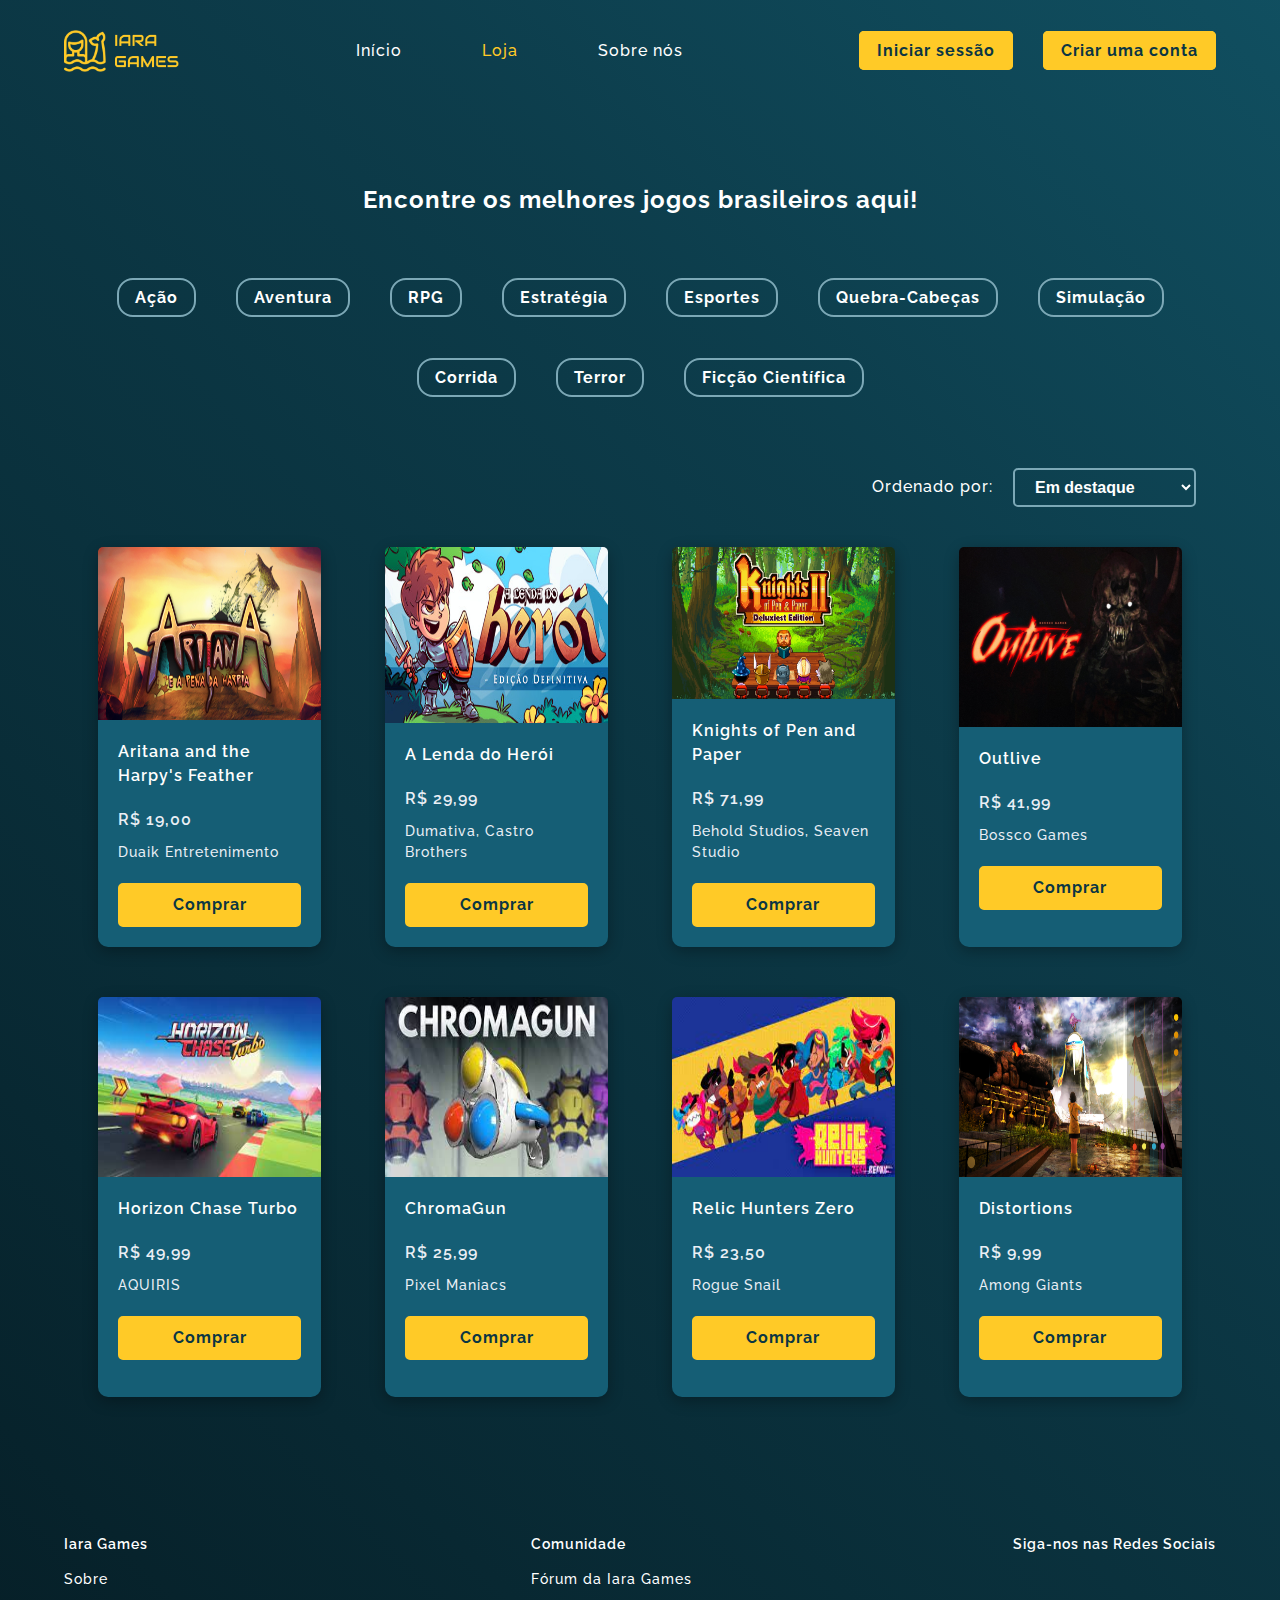
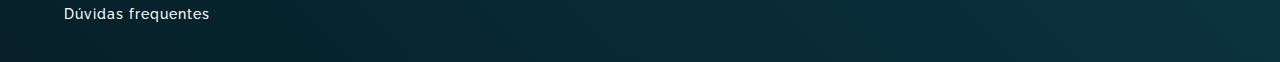
==== index.html @ 3c83e748 "alterações gerais" ====
<!DOCTYPE html>
<html lang="pt-BR">

<head>
    <meta charset="UTF-8">
    <meta name="viewport" content="width=device-width, initial-scale=1.0">
    <title>Iara Games</title>

    <!-- google fonts -->
    <link rel="preconnect" href="https://fonts.googleapis.com">
    <link rel="preconnect" href="https://fonts.gstatic.com" crossorigin>
    <link href="https://fonts.googleapis.com/css2?family=Audiowide&family=Raleway:ital@0;1&display=swap"
        rel="stylesheet">

    <!-- Font Awesome: -->
    <link rel="stylesheet" href="https://cdnjs.cloudflare.com/ajax/libs/font-awesome/6.4.2/css/all.min.css"
        integrity="sha512-z3gLpd7yknf1YoNbCzqRKc4qyor8gaKU1qmn+CShxbuBusANI9QpRohGBreCFkKxLhei6S9CQXFEbbKuqLg0DA=="
        crossorigin="anonymous" referrerpolicy="no-referrer" />

    <!-- linkando css -->
    <link rel="stylesheet" href="./assets/css/base.css">
    <link rel="stylesheet" href="./assets/css/styles.css">
</head>

<body>
    <!-- header da página -->
    <header class="header-page">
        <img src="./assets/imagens/LOGO.png" alt="Logo Iara Games" id="logo">
        <nav>
            <ul class="item-menu">
                <li><a href="">Início</a></li>
                <li><a href="" id="item-menu-loja">Loja</a></li>
                <li><a href="./assets/pages/sobre_nos.html" target="_blank">Sobre nós</a></li>
            </ul>
        </nav>
        <nav>
            <ul class="header-btn">
                <li><a href="" class="btn">Iniciar sessão</a></li>
                <li><a href="" class="btn">Criar uma conta</a></li>
            </ul>
        </nav>
    </header>
    <!-- fim header da página -->


    <!-- conteúdo da página -->
    <div class="container">
        <h2>Encontre os melhores jogos brasileiros aqui!</h2>

        <!-- início jogos categorias -->
        <section class="category">
            <ul>
                <li><a href="" class="btn-category">Ação</a></li>
                <li><a href="" class="btn-category">Aventura</a></li>
                <li><a href="" class="btn-category">RPG</a></li>
                <li><a href="" class="btn-category">Estratégia</a></li>
                <li><a href="" class="btn-category">Esportes</a></li>
                <li><a href="" class="btn-category">Quebra-Cabeças</a></li>
                <li><a href="" class="btn-category">Simulação</a></li>
                <li><a href="" class="btn-category">Corrida</a></li>
                <li><a href="" class="btn-category">Terror</a></li>
                <li><a href="" class="btn-category">Ficção Científica</a></li>
            </ul>
        </section>
        <!-- fim jogos categorias -->


        <!-- início ordernar por -->
        <div class="select-style">
            <label for="">Ordenado por:</label>
            <select name="order" id="style">
                <option value="1" class="style-option">Em destaque</option>
                <option value="2" class="style-option">Título de A-Z</option>
                <option value="3" class="style-option">Mais comprados</option>
                <option value="4" class="style-option">Maior avaliação</option>
            </select>
        </div>
        <!-- fim ordernar por -->


        <!-- início cards jogos-->
        <section class="cards">
            <div class="games-card">
                <img src="./assets/imagens/JOGO-1.jpg" alt="Poster do jogo" id="poster">
                <div class="games-card-body">
                    <a href="" class="game-title">Aritana and the Harpy's Feather</a>
                    <p id="price">R$ 19,00</p>
                    <p>Duaik Entretenimento</p>
                    <a href="" class="games-card-btn btn">Comprar</a>
                </div>
            </div>

            <div class="games-card">
                <img src="./assets/imagens/JOGO-2.jpg" alt="Poster do jogo" id="poster">
                <div class="games-card-body">
                    <a href="" class="game-title">A Lenda do Herói</a>
                    <p id="price">R$ 29,99</p>
                    <p>Dumativa, Castro Brothers</p>
                    <a href="" class="games-card-btn btn">Comprar</a>
                </div>
            </div>

            <div class="games-card">
                <img src="./assets/imagens/JOGO-3.jpg" alt="Poster do jogo" id="poster">
                <div class="games-card-body">
                    <a href="" class="game-title">Knights of Pen and Paper</a>
                    <p id="price">R$ 71,99</p>
                    <p>Behold Studios, Seaven Studio</p>
                    <a href="" class="games-card-btn btn">Comprar</a>
                </div>
            </div>

            <div class="games-card">
                <img src="./assets/imagens/JOGO-4.jpg" alt="Poster do jogo" id="poster">
                <div class="games-card-body">
                    <a href="" class="game-title">Outlive</a>
                    <p id="price">R$ 41,99</p>
                    <p>Bossco Games</p>
                    <a href="" class="games-card-btn btn">Comprar</a>
                </div>
            </div>

            <div class="games-card">
                <img src="./assets/imagens/JOGO-5.jpeg" alt="Poster do jogo" id="poster">
                <div class="games-card-body">
                    <a href="" class="game-title">Horizon Chase Turbo</a>
                    <p id="price">R$ 49,99</p>
                    <p>AQUIRIS</p>
                    <a href="" class="games-card-btn btn">Comprar</a>
                </div>
            </div>


            <div class="games-card">
                <img src="./assets/imagens/JOGO-6.jpeg" alt="Poster do jogo" id="poster">
                <div class="games-card-body">
                    <a href="" class="game-title">ChromaGun</a>
                    <p id="price">R$ 25,99</p>
                    <p>Pixel Maniacs</p>
                    <a href="" class="games-card-btn btn">Comprar</a>
                </div>
            </div>

            <div class="games-card">
                <img src="./assets/imagens/JOGO-7.jpeg" alt="Poster do jogo" id="poster">
                <div class="games-card-body">
                    <a href="" class="game-title">Relic Hunters Zero</a>
                    <p id="price">R$ 23,50</p>
                    <p>Rogue Snail</p>
                    <a href="" class="games-card-btn btn">Comprar</a>
                </div>
            </div>

            <div class="games-card">
                <img src="./assets/imagens/JOGO-8.jpeg" alt="Poster do jogo" id="poster">
                <div class="games-card-body">
                    <a href="" class="game-title">Distortions</a>
                    <p id="price">R$ 9,99</p>
                    <p>Among Giants</p>
                    <a href="" class="games-card-btn btn">Comprar</a>
                </div>
            </div>
        </section>
        <!-- fim cards jogos -->
    </div>
    <!-- fim conteúdo da página -->


    <!-- início do footer -->
    <footer class="footer">
        <nav>
            <ul>
                <p class="footer-title">Iara Games</p>
                <li><a href="">Sobre</a></li>
                <li><a href="">Dúvidas frequentes</a></li>
            </ul>
        </nav>
        <nav>
            <ul>
                <p class="footer-title">Comunidade</p>
                <li><a href="">Fórum da Iara Games</a></li>
            </ul>
        </nav>
        <nav>
            <ul>
                <p class="footer-title">Siga-nos nas Redes Sociais</p>
                <a href=""><i class="fa-brands fa-instagram icon"></i></a>
                <a href=""><i class="fa-brands fa-x-twitter icon"></i></a>
                <a href=""><i class="fa-brands fa-discord icon"></i></a>
            </ul>
        </nav>
    </footer>
    <!-- fim do footer -->
</body>

</html>
---- assets/css/base.css ----
:root {
--logo-font: 'Audiowide', sans-serif;
--body-font: 'Raleway', sans-serif;
--color-yellow: #FFCA27;
--color-green-darkest: #0B3643;
--color-green-dark: #155E75;
--color-green-mid: #7CA8B6;
--color-light: #EAEFF5;
--color-white: #fff;
--body-gradient: linear-gradient(
    45deg,
    hsl(195deg 73% 9%) 0%,
    hsl(194deg 72% 13%) 33%,
    hsl(194deg 71% 17%) 67%,
    hsl(193deg 71% 22%) 100%);
}

* {
    margin: 0;
    padding: 0;
    box-sizing: border-box;
}

html {
    font-size: 62.5%;
}

ul, ol {
    list-style: none;
}

a {
    text-decoration: none;
    color: var(--color-white);
    transition: .5s;
}

a:hover {
    color: var(--color-yellow);
}
---- assets/css/styles.css ----
body {
    font-family: var(--body-font);
    font-size: 1.6rem;
    font-weight: 500;
    line-height: 1.5;
    background-image: var(--body-gradient);
    min-height: 100vh;
    color: var(--color-white);
    letter-spacing: 1px;
}

/* css header */
.header-page {
    width: 90%;
    margin: 3rem auto;
    display: flex;
    justify-content: space-between;
    align-items: center;
    flex-wrap: wrap;
}

#logo {
    width: 10%;
    min-height: 10%;
}

.header-page ul {
    display: flex;
}

.item-menu {
    gap: 8rem;
}

#item-menu-loja {
    color: var(--color-yellow);
}

.header-btn {
    gap: 3rem;
}

.btn {
    background-color: var(--color-yellow);
    border: 0.2rem solid var(--color-yellow);
    padding: 0.8rem 1.6rem;
    border-radius: 0.5rem;
    color: var(--color-green-darkest);
    font-weight: 700;
    text-align: center;
}

.btn:hover {
    background-color: transparent;
    transition: .5s;
}

/* fim css header */


/* css container */
.container {
    width: 90%;
    margin: auto;
    display: flex;
    flex-direction: column;
    justify-content: center;
    flex-wrap: wrap;
}

/* fim css container */


h2 {
    font-size: 2.4rem;
    padding: 8rem 0 2rem 0;
    text-align: center;
}


/* css category */
.category ul {
    padding: 2rem 2rem 3rem 2rem;
    display: flex;
    flex-wrap: wrap;
    justify-content: center;
}

.category li {
    margin: 2rem;
}

.btn-category {
    background-color: transparent;
    border: 0.2rem solid var(--color-green-mid);
    padding: 0.8rem 1.6rem;
    border-radius: 1.6rem;
    font-weight: 700;
    text-align: center;
}

.btn-category:hover {
    background-color: var(--color-green-mid);
    color: var(--color-green-darkest);
    transition: .5s;
}

/* fim css category */


/* css select */

.select-style {
    display: flex;
    align-items: center;
    justify-content: flex-end;
    padding: 2rem;
    gap: 2rem;
}

#style {
    background-color: transparent;
    border: 0.2rem solid var(--color-green-mid);
    padding: 0.8rem 1.6rem;
    border-radius: 0.5rem;
    font-weight: 600;
    color: var(--color-white);
    font-size: 1.6rem;
}

.style-option {
    background-color: var(--color-white);
    border-radius: 0.5rem;
    font-weight: 500;
    color: var(--color-green-darkest);
}

/* fim css select */


/* css cards */
.cards {
    width: 100%;
    padding: 2rem 2rem 10rem 2rem;
    display: flex;
    flex-wrap: wrap;
    justify-content: space-evenly;
    gap: 5rem;
}

.games-card {
    Display: flex;
    flex-direction: column;
    width: 20%;
    height: 400px;
    border-radius: 1rem;
    border: 0.2rem;
    background-color: var(--color-green-dark);
    box-shadow: 0 0.4rem 1.5rem 0 rgba(0, 0, 0, .3);
}

.games-card:hover {
    transform: scale(1.1);
    transition: .5s;
}

#poster {
    border-radius: 0.5rem 0.5rem 0 0;
    height: 20vh;
}

.games-card-body {
    padding: 2rem;
}

.game-title {
    font-size: 1.6rem;
    font-weight: 600;
    text-align: start;
}

#price {
    font-size: 1.6rem;
    font-weight: 600;
    padding: 2rem 0 1rem 0;
}

.games-card-body p {
    font-size: 1.4rem;
    color: var(--color-light);
    text-align: start;
}

.games-card-btn {
    margin-top: 2rem;
    display: flex;
    justify-content: center;
}

/* fim css cards */


/* início css footer */
.footer {
    width: 90%;
    margin: 3rem auto;
    display: flex;
    justify-content: space-between;
    flex-wrap: wrap;
    font-size: 1.4rem;
}

.footer-title {
    font-weight: 600;
}

ul {
    line-height: 2.5;
}

.icon {
    font-size: 2rem;
    letter-spacing: 2rem;
}

/* fim footer */
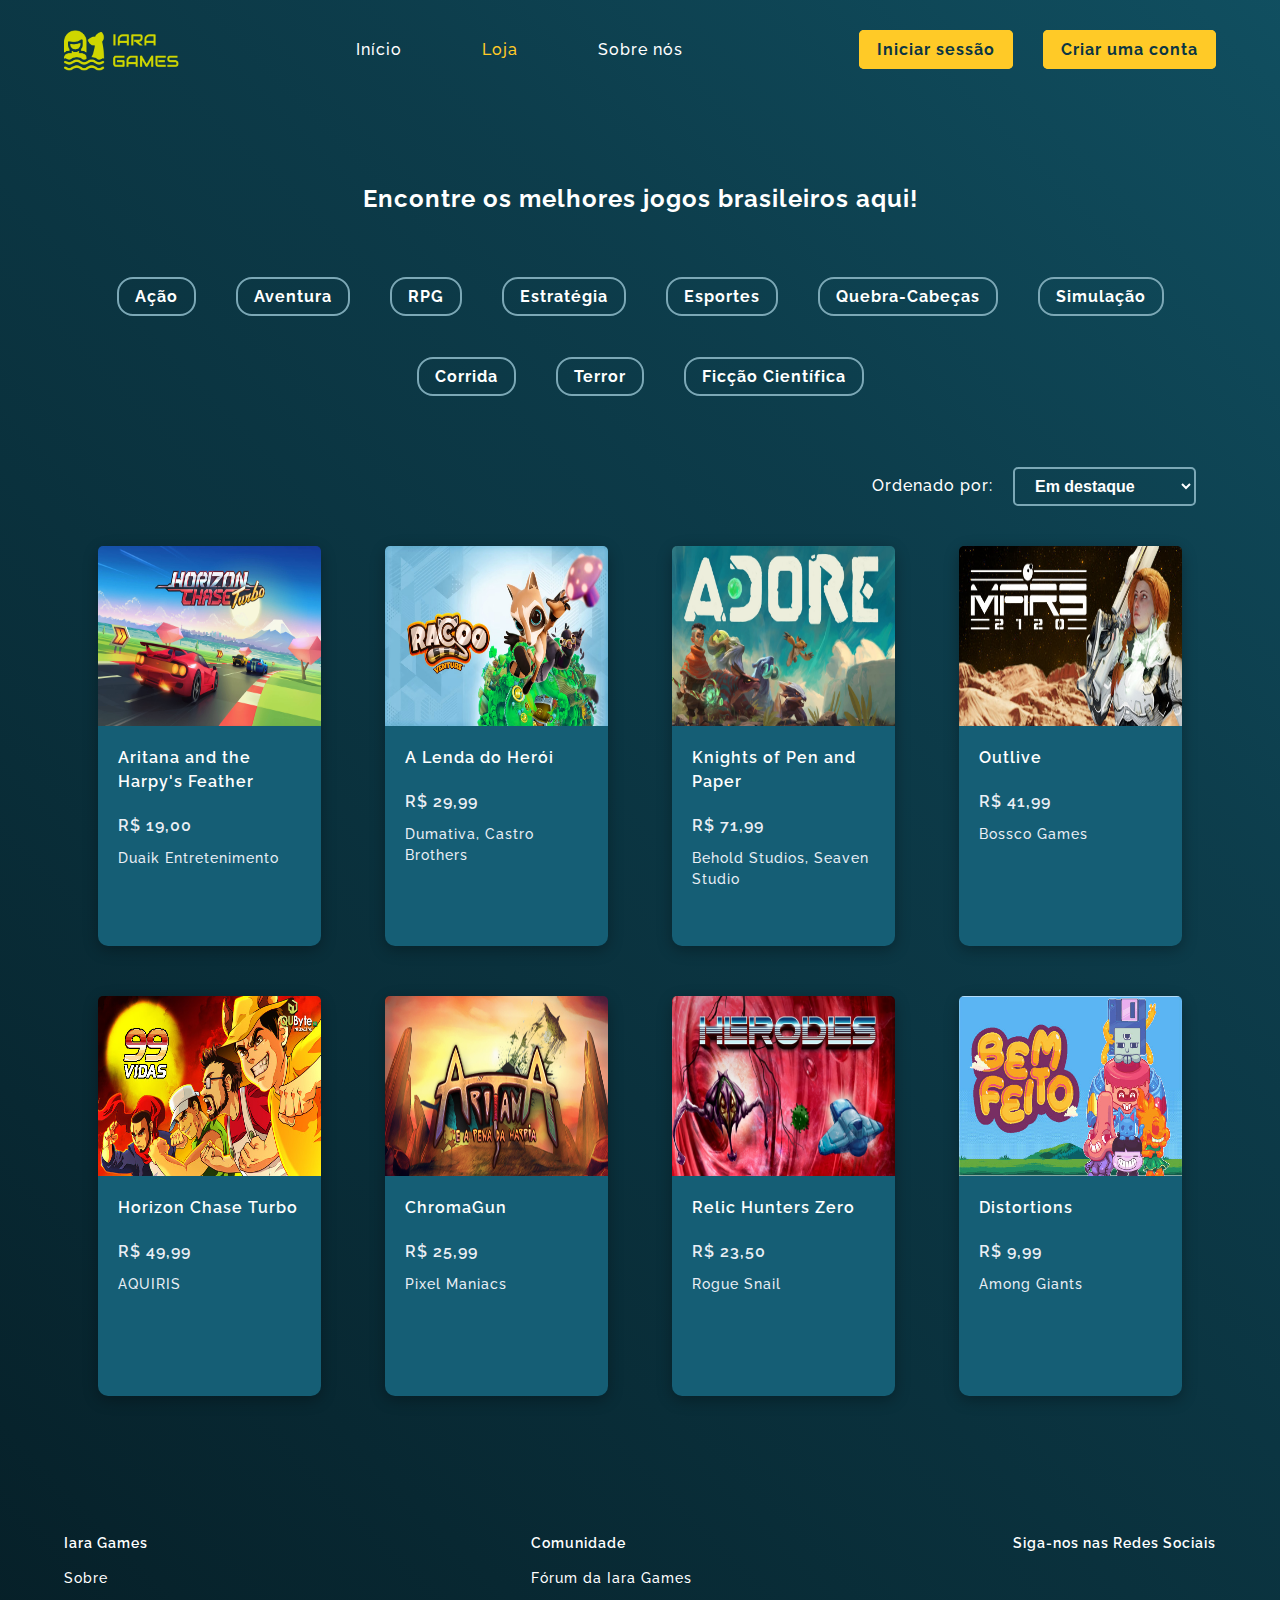
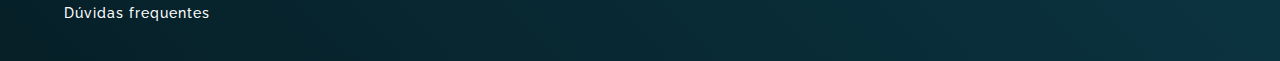
==== commit 07f2e2c5: "alterações gerais" ====
--- a/index.html
+++ b/index.html
@@ -25,7 +25,7 @@
 <body>
     <!-- header da página -->
     <header class="header-page">
-        <img src="./assets/imagens/LOGO.png" alt="Logo Iara Games" id="logo">
+        <img src="./assets/imagens/LOGO-1.png" alt="Logo Iara Games" id="logo">
         <nav>
             <ul class="item-menu">
                 <li><a href="">Início</a></li>
@@ -86,27 +86,24 @@
                     <a href="" class="game-title">Aritana and the Harpy's Feather</a>
                     <p id="price">R$ 19,00</p>
                     <p>Duaik Entretenimento</p>
-                    <a href="" class="games-card-btn btn">Comprar</a>
                 </div>
             </div>
 
             <div class="games-card">
-                <img src="./assets/imagens/JOGO-2.jpg" alt="Poster do jogo" id="poster">
+                <img src="./assets/imagens/JOGO-2.jpeg" alt="Poster do jogo" id="poster">
                 <div class="games-card-body">
                     <a href="" class="game-title">A Lenda do Herói</a>
                     <p id="price">R$ 29,99</p>
                     <p>Dumativa, Castro Brothers</p>
-                    <a href="" class="games-card-btn btn">Comprar</a>
                 </div>
             </div>
 
             <div class="games-card">
-                <img src="./assets/imagens/JOGO-3.jpg" alt="Poster do jogo" id="poster">
+                <img src="./assets/imagens/JOGO-3.jpeg" alt="Poster do jogo" id="poster">
                 <div class="games-card-body">
                     <a href="" class="game-title">Knights of Pen and Paper</a>
                     <p id="price">R$ 71,99</p>
                     <p>Behold Studios, Seaven Studio</p>
-                    <a href="" class="games-card-btn btn">Comprar</a>
                 </div>
             </div>
 
@@ -116,28 +113,25 @@
                     <a href="" class="game-title">Outlive</a>
                     <p id="price">R$ 41,99</p>
                     <p>Bossco Games</p>
-                    <a href="" class="games-card-btn btn">Comprar</a>
                 </div>
             </div>
 
             <div class="games-card">
-                <img src="./assets/imagens/JOGO-5.jpeg" alt="Poster do jogo" id="poster">
+                <img src="./assets/imagens/JOGO-5.jpg" alt="Poster do jogo" id="poster">
                 <div class="games-card-body">
                     <a href="" class="game-title">Horizon Chase Turbo</a>
                     <p id="price">R$ 49,99</p>
                     <p>AQUIRIS</p>
-                    <a href="" class="games-card-btn btn">Comprar</a>
                 </div>
             </div>
 
 
             <div class="games-card">
-                <img src="./assets/imagens/JOGO-6.jpeg" alt="Poster do jogo" id="poster">
+                <img src="./assets/imagens/JOGO-6.jpg" alt="Poster do jogo" id="poster">
                 <div class="games-card-body">
                     <a href="" class="game-title">ChromaGun</a>
                     <p id="price">R$ 25,99</p>
                     <p>Pixel Maniacs</p>
-                    <a href="" class="games-card-btn btn">Comprar</a>
                 </div>
             </div>
 
@@ -147,17 +141,15 @@
                     <a href="" class="game-title">Relic Hunters Zero</a>
                     <p id="price">R$ 23,50</p>
                     <p>Rogue Snail</p>
-                    <a href="" class="games-card-btn btn">Comprar</a>
                 </div>
             </div>
 
             <div class="games-card">
-                <img src="./assets/imagens/JOGO-8.jpeg" alt="Poster do jogo" id="poster">
+                <img src="./assets/imagens/JOGO-8.jpg" alt="Poster do jogo" id="poster">
                 <div class="games-card-body">
                     <a href="" class="game-title">Distortions</a>
                     <p id="price">R$ 9,99</p>
                     <p>Among Giants</p>
-                    <a href="" class="games-card-btn btn">Comprar</a>
                 </div>
             </div>
         </section>
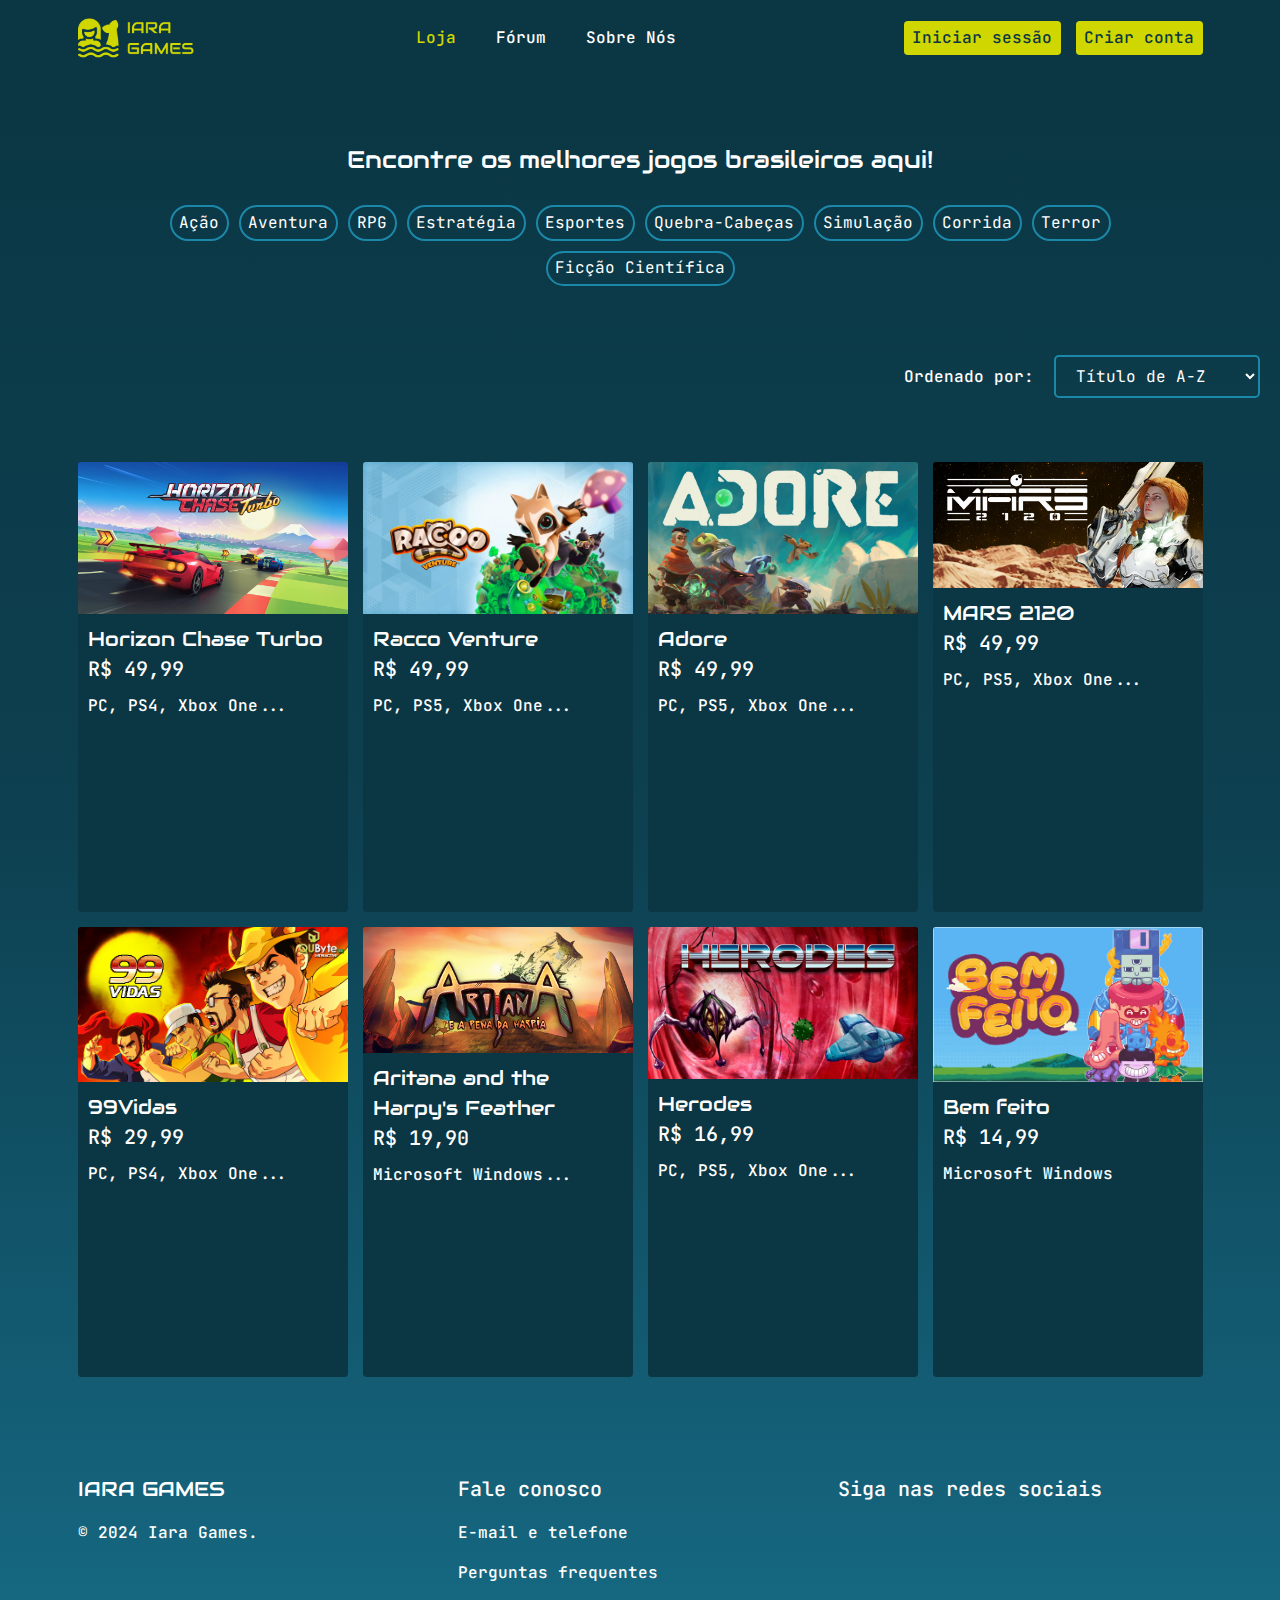
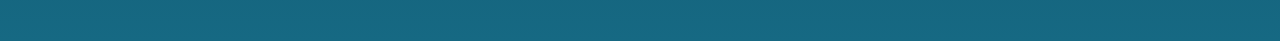
==== commit f656baf7: "alterações no layout para usar o modelo Bootstrap" ====
--- a/index.html
+++ b/index.html
@@ -1,16 +1,28 @@
-<!DOCTYPE html>
+<!doctype html>
 <html lang="pt-BR">
 
 <head>
-    <meta charset="UTF-8">
-    <meta name="viewport" content="width=device-width, initial-scale=1.0">
+    <meta charset="utf-8">
+    <meta name="viewport" content="width=device-width, initial-scale=1">
     <title>Iara Games</title>
+
+    <!-- Bootstrap -->
+    <link href="https://cdn.jsdelivr.net/npm/bootstrap@5.3.3/dist/css/bootstrap.min.css" rel="stylesheet"
+        integrity="sha384-QWTKZyjpPEjISv5WaRU9OFeRpok6YctnYmDr5pNlyT2bRjXh0JMhjY6hW+ALEwIH" crossorigin="anonymous">
 
     <!-- google fonts -->
     <link rel="preconnect" href="https://fonts.googleapis.com">
     <link rel="preconnect" href="https://fonts.gstatic.com" crossorigin>
-    <link href="https://fonts.googleapis.com/css2?family=Audiowide&family=Raleway:ital@0;1&display=swap"
+    <link href="https://fonts.googleapis.com/css2?family=JetBrains+Mono:ital,wght@0,100..800;1,100..800&display=swap"
         rel="stylesheet">
+
+    <link rel="preconnect" href="https://fonts.googleapis.com">
+    <link rel="preconnect" href="https://fonts.gstatic.com" crossorigin>
+    <link href="https://fonts.googleapis.com/css2?family=Audiowide&display=swap" rel="stylesheet">
+
+    <!-- Google Icon -->
+    <link rel="stylesheet"
+        href="https://fonts.googleapis.com/css2?family=Material+Symbols+Outlined:opsz,wght,FILL,GRAD@20..48,100..700,0..1,-50..200" />
 
     <!-- Font Awesome: -->
     <link rel="stylesheet" href="https://cdnjs.cloudflare.com/ajax/libs/font-awesome/6.4.2/css/all.min.css"
@@ -23,166 +35,201 @@
 </head>
 
 <body>
-    <!-- header da página -->
-    <header class="header-page">
-        <img src="./assets/imagens/LOGO-1.png" alt="Logo Iara Games" id="logo">
-        <nav>
-            <ul class="item-menu">
-                <li><a href="">Início</a></li>
-                <li><a href="" id="item-menu-loja">Loja</a></li>
-                <li><a href="./assets/pages/sobre_nos.html" target="_blank">Sobre nós</a></li>
-            </ul>
-        </nav>
-        <nav>
-            <ul class="header-btn">
-                <li><a href="" class="btn">Iniciar sessão</a></li>
-                <li><a href="" class="btn">Criar uma conta</a></li>
-            </ul>
+    <!-- header -->
+    <header class="container mt-3">
+        <nav class="navbar navbar-expand-lg" style="background-color: transparent;">
+            <div class="container p-0">
+                <a class="navbar-brand" href="#">
+                    <img src="./assets/imagens/LOGO-1.png" alt="Logo Iara Games" width="116" height="40">
+                </a>
+                <button class="navbar-toggler" type="button" data-bs-toggle="collapse" data-bs-target="#navbarText"
+                    aria-controls="navbarText" aria-expanded="false" aria-label="Toggle navigation">
+                    <span class="material-symbols-outlined">menu</span>
+                </button>
+                <div class="collapse navbar-collapse gap-4" id="navbarText">
+                    <ul class="navbar-nav mx-auto p-2 gap-5">
+                        <li class="nav-item gap-2">
+                            <a class="nav-link active" href="#loja">Loja</a>
+                        </li>
+                        <li class="nav-item">
+                            <a class="nav-link" href="#forum">Fórum</a>
+                        </li>
+                        <li class="nav-item">
+                            <a class="nav-link" href="#sobre">Sobre Nós</a>
+                        </li>
+                    </ul>
+                    <button class="btn btn-custom" type="submit">Iniciar sessão</button>
+                    <button class="btn btn-custom" type="submit">Criar conta</button>
+                </div>
+            </div>
         </nav>
     </header>
-    <!-- fim header da página -->
-
+    <!-- fim header -->
 
     <!-- conteúdo da página -->
-    <div class="container">
-        <h2>Encontre os melhores jogos brasileiros aqui!</h2>
-
-        <!-- início jogos categorias -->
-        <section class="category">
-            <ul>
-                <li><a href="" class="btn-category">Ação</a></li>
-                <li><a href="" class="btn-category">Aventura</a></li>
-                <li><a href="" class="btn-category">RPG</a></li>
-                <li><a href="" class="btn-category">Estratégia</a></li>
-                <li><a href="" class="btn-category">Esportes</a></li>
-                <li><a href="" class="btn-category">Quebra-Cabeças</a></li>
-                <li><a href="" class="btn-category">Simulação</a></li>
-                <li><a href="" class="btn-category">Corrida</a></li>
-                <li><a href="" class="btn-category">Terror</a></li>
-                <li><a href="" class="btn-category">Ficção Científica</a></li>
-            </ul>
-        </section>
-        <!-- fim jogos categorias -->
-
-
-        <!-- início ordernar por -->
-        <div class="select-style">
-            <label for="">Ordenado por:</label>
-            <select name="order" id="style">
-                <option value="1" class="style-option">Em destaque</option>
-                <option value="2" class="style-option">Título de A-Z</option>
-                <option value="3" class="style-option">Mais comprados</option>
-                <option value="4" class="style-option">Maior avaliação</option>
-            </select>
+    <h2>Encontre os melhores jogos brasileiros aqui!</h2>
+
+    <!-- início jogos categorias -->
+    <section class="container">
+        <div class="d-flex flex-wrap justify-content-center">
+            <button class="btn rounded-pill btn-category mx-2 my-2" type="submit">Ação</button>
+            <button class="btn rounded-pill btn-category mx-2 my-2 type=" submit">Aventura</button>
+            <button class="btn rounded-pill btn-category mx-2 my-2" type="submit">RPG</button>
+            <button class="btn rounded-pill btn-category mx-2 my-2" type="submit">Estratégia</button>
+            <button class="btn rounded-pill btn-category mx-2 my-2" type="submit">Esportes</button>
+            <button class="btn rounded-pill btn-category mx-2 my-2" type="submit">Quebra-Cabeças</button>
+            <button class="btn rounded-pill btn-category mx-2 my-2" type="submit">Simulação</button>
+            <button class="btn rounded-pill btn-category mx-2 my-2" type="submit">Corrida</button>
+            <button class="btn rounded-pill btn-category mx-2 my-2" type="submit">Terror</button>
+            <button class="btn rounded-pill btn-category mx-2 my-2" type="submit">Ficção Científica</button>
         </div>
-        <!-- fim ordernar por -->
-
-
-        <!-- início cards jogos-->
-        <section class="cards">
-            <div class="games-card">
-                <img src="./assets/imagens/JOGO-1.jpg" alt="Poster do jogo" id="poster">
-                <div class="games-card-body">
-                    <a href="" class="game-title">Aritana and the Harpy's Feather</a>
-                    <p id="price">R$ 19,00</p>
-                    <p>Duaik Entretenimento</p>
-                </div>
-            </div>
-
-            <div class="games-card">
-                <img src="./assets/imagens/JOGO-2.jpeg" alt="Poster do jogo" id="poster">
-                <div class="games-card-body">
-                    <a href="" class="game-title">A Lenda do Herói</a>
-                    <p id="price">R$ 29,99</p>
-                    <p>Dumativa, Castro Brothers</p>
-                </div>
-            </div>
-
-            <div class="games-card">
-                <img src="./assets/imagens/JOGO-3.jpeg" alt="Poster do jogo" id="poster">
-                <div class="games-card-body">
-                    <a href="" class="game-title">Knights of Pen and Paper</a>
-                    <p id="price">R$ 71,99</p>
-                    <p>Behold Studios, Seaven Studio</p>
-                </div>
-            </div>
-
-            <div class="games-card">
-                <img src="./assets/imagens/JOGO-4.jpg" alt="Poster do jogo" id="poster">
-                <div class="games-card-body">
-                    <a href="" class="game-title">Outlive</a>
-                    <p id="price">R$ 41,99</p>
-                    <p>Bossco Games</p>
-                </div>
-            </div>
-
-            <div class="games-card">
-                <img src="./assets/imagens/JOGO-5.jpg" alt="Poster do jogo" id="poster">
-                <div class="games-card-body">
-                    <a href="" class="game-title">Horizon Chase Turbo</a>
-                    <p id="price">R$ 49,99</p>
-                    <p>AQUIRIS</p>
-                </div>
-            </div>
-
-
-            <div class="games-card">
-                <img src="./assets/imagens/JOGO-6.jpg" alt="Poster do jogo" id="poster">
-                <div class="games-card-body">
-                    <a href="" class="game-title">ChromaGun</a>
-                    <p id="price">R$ 25,99</p>
-                    <p>Pixel Maniacs</p>
-                </div>
-            </div>
-
-            <div class="games-card">
-                <img src="./assets/imagens/JOGO-7.jpeg" alt="Poster do jogo" id="poster">
-                <div class="games-card-body">
-                    <a href="" class="game-title">Relic Hunters Zero</a>
-                    <p id="price">R$ 23,50</p>
-                    <p>Rogue Snail</p>
-                </div>
-            </div>
-
-            <div class="games-card">
-                <img src="./assets/imagens/JOGO-8.jpg" alt="Poster do jogo" id="poster">
-                <div class="games-card-body">
-                    <a href="" class="game-title">Distortions</a>
-                    <p id="price">R$ 9,99</p>
-                    <p>Among Giants</p>
-                </div>
-            </div>
-        </section>
-        <!-- fim cards jogos -->
+    </section>
+    <!-- fim jogos categorias -->
+
+
+    <!-- início ordernar por -->
+    <div class="select-style">
+        <label for="">Ordenado por:</label>
+        <select name="order" id="style">
+            <option value="1" class="style-option">Título de A-Z</option>
+            <option value="2" class="style-option">Título de Z-A</option>
+            <option value="3" class="style-option">Mais comprados</option>
+            <option value="4" class="style-option">Maior avaliação</option>
+        </select>
     </div>
+    <!-- fim ordernar por -->
+
+
+    <!-- início cards jogos-->
+    <section class="container">
+        <div class="row g-4">
+            <div class="col-md-3">
+                <div class="card">
+                    <img src="./assets/imagens/JOGO-1.jpg" class="card-img-top card-custom" alt="banner">
+                    <div class="card-body">
+                        <a class="card-title">Horizon Chase Turbo</a>
+                        <p class="card-text">R$ 49,99</p>
+                        <p>PC, PS4, Xbox One...</p>
+                    </div>
+                </div>
+            </div>
+
+            <div class="col-md-3">
+                <div class="card">
+                    <img src="./assets/imagens/JOGO-2.jpeg" class="card-img-top" alt="banner">
+                    <div class="card-body">
+                        <a class="card-title">Racco Venture</a>
+                        <p class="card-text">R$ 49,99</p>
+                        <p>PC, PS5, Xbox One...</p>
+                    </div>
+                </div>
+            </div>
+
+            <div class="col-md-3">
+                <div class="card">
+                    <img src="./assets/imagens/JOGO-3.jpeg" class="card-img-top" alt="banner">
+                    <div class="card-body">
+                        <a class="card-title">Adore</a>
+                        <p class="card-text">R$ 49,99</p>
+                        <p>PC, PS5, Xbox One...</p>
+                    </div>
+                </div>
+            </div>
+
+            <div class="col-md-3">
+                <div class="card">
+                    <img src="./assets/imagens/JOGO-4.jpg" class="card-img-top" alt="banner">
+                    <div class="card-body">
+                        <a class="card-title">MARS 2120</a>
+                        <p class="card-text">R$ 49,99</p>
+                        <p>PC, PS5, Xbox One...</p>
+                    </div>
+                </div>
+            </div>
+
+            <div class="col-md-3">
+                <div class="card">
+                    <img src="./assets/imagens//JOGO-5.jpg" class="card-img-top" alt="banner">
+                    <div class="card-body">
+                        <a class="card-title">99Vidas</a>
+                        <p class="card-text">R$ 29,99</p>
+                        <p>PC, PS4, Xbox One...</p>
+                    </div>
+                </div>
+            </div>
+
+            <div class="col-md-3">
+                <div class="card">
+                    <img src="./assets/imagens/JOGO-6.jpg" class="card-img-top" alt="banner">
+                    <div class="card-body">
+                        <a class="card-title">Aritana and the Harpy's Feather</a>
+                        <p class="card-text">R$ 19,90</p>
+                        <p>Microsoft Windows...</p>
+                    </div>
+                </div>
+            </div>
+
+            <div class="col-md-3">
+                <div class="card">
+                    <img src="./assets/imagens/JOGO-7.jpeg" class="card-img-top" alt="banner">
+                    <div class="card-body">
+                        <a class="card-title">Herodes</a>
+                        <p class="card-text">R$ 16,99</p>
+                        <p>PC, PS5, Xbox One...</p>
+                    </div>
+                </div>
+            </div>
+
+            <div class="col-md-3">
+                <div class="card">
+                    <img src="./assets/imagens/JOGO-8.jpg" class="card-img-top" alt="banner">
+                    <div class="card-body">
+                        <a class="card-title">Bem feito</a>
+                        <p class="card-text">R$ 14,99</p>
+                        <p>Microsoft Windows</p>
+                    </div>
+                </div>
+            </div>
+        </div>
+    </section>
+    <!-- fim cards jogos -->
+
     <!-- fim conteúdo da página -->
 
 
-    <!-- início do footer -->
-    <footer class="footer">
-        <nav>
-            <ul>
-                <p class="footer-title">Iara Games</p>
-                <li><a href="">Sobre</a></li>
-                <li><a href="">Dúvidas frequentes</a></li>
-            </ul>
-        </nav>
-        <nav>
-            <ul>
-                <p class="footer-title">Comunidade</p>
-                <li><a href="">Fórum da Iara Games</a></li>
-            </ul>
-        </nav>
-        <nav>
-            <ul>
-                <p class="footer-title">Siga-nos nas Redes Sociais</p>
-                <a href=""><i class="fa-brands fa-instagram icon"></i></a>
-                <a href=""><i class="fa-brands fa-x-twitter icon"></i></a>
-                <a href=""><i class="fa-brands fa-discord icon"></i></a>
-            </ul>
-        </nav>
+    <!-- footer -->
+    <footer class="container footer-custom">
+        <div class="row mt-5">
+            <div class="col-4">
+                <h5 id="text-logo">IARA GAMES</h5>
+                <p>© 2024 Iara Games.</p>
+            </div>
+            <div class="col-4">
+                <h5>Fale conosco</h5>
+                <div class="footer-list">
+                    <ul>
+                        <li><a href="#">E-mail e telefone</a></li>
+                        <li><a href="#">Perguntas frequentes</a></li>
+                    </ul>
+                </div>
+            </div>
+            <div class="col-4">
+                <h5>Siga nas redes sociais</h5>
+                <div class="footer-socialMedia">
+                    <ul>
+                        <li><a href="#"><i class="fa-brands fa-instagram"></i></a></li>
+                        <li><a href="#"><i class="fa-brands fa-x-twitter"></i></a></li>
+                        <li><a href="#"><i class="fa-brands fa-twitch"></i></a></li>
+                        <li><a href="#"><i class="fa-brands fa-discord"></i></a></li>
+                    </ul>
+                </div>
+            </div>
     </footer>
     <!-- fim do footer -->
+
+    <script src="https://cdn.jsdelivr.net/npm/bootstrap@5.3.3/dist/js/bootstrap.bundle.min.js"
+        integrity="sha384-YvpcrYf0tY3lHB60NNkmXc5s9fDVZLESaAA55NDzOxhy9GkcIdslK1eN7N6jIeHz"
+        crossorigin="anonymous"></script>
 </body>
 
 </html>--- a/assets/css/base.css
+++ b/assets/css/base.css
@@ -1,18 +1,18 @@
 :root {
---logo-font: 'Audiowide', sans-serif;
---body-font: 'Raleway', sans-serif;
---color-yellow: #FFCA27;
---color-green-darkest: #0B3643;
---color-green-dark: #155E75;
---color-green-mid: #7CA8B6;
---color-light: #EAEFF5;
---color-white: #fff;
---body-gradient: linear-gradient(
-    45deg,
-    hsl(195deg 73% 9%) 0%,
-    hsl(194deg 72% 13%) 33%,
-    hsl(194deg 71% 17%) 67%,
-    hsl(193deg 71% 22%) 100%);
+    --logo-font: 'Audiowide', sans-serif;
+    --body-font: "JetBrains Mono", monospace;
+    --color-green: #cfd600;
+    --color-green-hover: #bac100;
+    --color-green-active: #a6ab00;
+    --color-blue-dark: #0b3643;
+    --color-blue-mid: #0f4b5d;
+    --color-blue: #1c88a9;
+    --color-blue-light: #7ca8b6;
+    --color-white: #fff;
+    --body-gradient: linear-gradient(0deg,
+            #166983 0%,
+            #0D4050 50%,
+            #0B3643 100%);
 }
 
 * {
@@ -25,7 +25,8 @@
     font-size: 62.5%;
 }
 
-ul, ol {
+ul,
+ol {
     list-style: none;
 }
 
@@ -33,8 +34,9 @@
     text-decoration: none;
     color: var(--color-white);
     transition: .5s;
+    cursor: pointer;
 }
 
 a:hover {
-    color: var(--color-yellow);
-}
+    color: var(--color-green);
+}--- a/assets/css/styles.css
+++ b/assets/css/styles.css
@@ -2,128 +2,77 @@
     font-family: var(--body-font);
     font-size: 1.6rem;
     font-weight: 500;
-    line-height: 1.5;
     background-image: var(--body-gradient);
     min-height: 100vh;
     color: var(--color-white);
-    letter-spacing: 1px;
 }
 
 /* css header */
-.header-page {
-    width: 90%;
-    margin: 3rem auto;
-    display: flex;
-    justify-content: space-between;
-    align-items: center;
-    flex-wrap: wrap;
+.navbar-toggler {
+    color: var(--color-white) !important;
 }
 
-#logo {
-    width: 10%;
-    min-height: 10%;
+.nav-link {
+    color: var(--color-white) !important;
 }
 
-.header-page ul {
-    display: flex;
+.nav-link.active {
+    color: var(--color-green) !important;
 }
 
-.item-menu {
-    gap: 8rem;
+.btn-custom {
+    background-color: var(--color-green);
+    color: var(--color-blue-dark);
+    font-size: 1.6rem;
+    font-weight: 500;
 }
 
-#item-menu-loja {
-    color: var(--color-yellow);
-}
-
-.header-btn {
-    gap: 3rem;
-}
-
-.btn {
-    background-color: var(--color-yellow);
-    border: 0.2rem solid var(--color-yellow);
-    padding: 0.8rem 1.6rem;
-    border-radius: 0.5rem;
-    color: var(--color-green-darkest);
-    font-weight: 700;
-    text-align: center;
-}
-
-.btn:hover {
-    background-color: transparent;
-    transition: .5s;
+.btn-custom:hover {
+    background-color: var(--color-green-hover);
+    color: var(--color-blue-dark);
 }
 
 /* fim css header */
 
 
-/* css container */
-.container {
-    width: 90%;
-    margin: auto;
-    display: flex;
-    flex-direction: column;
-    justify-content: center;
-    flex-wrap: wrap;
-}
-
-/* fim css container */
-
-
 h2 {
+    font-family: var(--logo-font);
     font-size: 2.4rem;
     padding: 8rem 0 2rem 0;
     text-align: center;
 }
 
-
 /* css category */
-.category ul {
-    padding: 2rem 2rem 3rem 2rem;
-    display: flex;
-    flex-wrap: wrap;
-    justify-content: center;
-}
-
-.category li {
-    margin: 2rem;
-}
-
 .btn-category {
     background-color: transparent;
-    border: 0.2rem solid var(--color-green-mid);
-    padding: 0.8rem 1.6rem;
-    border-radius: 1.6rem;
-    font-weight: 700;
-    text-align: center;
+    border: 0.2rem solid var(--color-blue);
+    color: var(--color-white);
+    font-size: 1.6rem;
+    font-weight: 00;
 }
 
 .btn-category:hover {
-    background-color: var(--color-green-mid);
-    color: var(--color-green-darkest);
-    transition: .5s;
+    background-color: var(--color-blue);
+    color: var(--color-white);
 }
 
 /* fim css category */
 
 
 /* css select */
-
 .select-style {
+    margin: 6.4rem 2rem;
     display: flex;
     align-items: center;
     justify-content: flex-end;
-    padding: 2rem;
     gap: 2rem;
 }
 
 #style {
     background-color: transparent;
-    border: 0.2rem solid var(--color-green-mid);
+    border: 0.2rem solid var(--color-blue);
     padding: 0.8rem 1.6rem;
     border-radius: 0.5rem;
-    font-weight: 600;
     color: var(--color-white);
     font-size: 1.6rem;
 }
@@ -131,96 +80,66 @@
 .style-option {
     background-color: var(--color-white);
     border-radius: 0.5rem;
-    font-weight: 500;
-    color: var(--color-green-darkest);
+    color: var(--color-blue-dark);
 }
 
 /* fim css select */
 
 
 /* css cards */
-.cards {
-    width: 100%;
-    padding: 2rem 2rem 10rem 2rem;
-    display: flex;
-    flex-wrap: wrap;
-    justify-content: space-evenly;
-    gap: 5rem;
+.card {
+    padding: 0;
+    background-color: var(--color-blue-dark);
+    color: var(--color-white);
+    border: none;
+    min-height: 50vh;
 }
 
-.games-card {
-    Display: flex;
-    flex-direction: column;
-    width: 20%;
-    height: 400px;
-    border-radius: 1rem;
-    border: 0.2rem;
-    background-color: var(--color-green-dark);
-    box-shadow: 0 0.4rem 1.5rem 0 rgba(0, 0, 0, .3);
+.card:hover {
+    transition: .5s;
+    box-shadow: 0 0.4rem 1.5rem 0 var(--color-white);
 }
 
-.games-card:hover {
-    transform: scale(1.1);
-    transition: .5s;
+.card-title {
+    font-family: var(--logo-font);
+    font-size: 2rem;
 }
 
-#poster {
-    border-radius: 0.5rem 0.5rem 0 0;
-    height: 20vh;
-}
-
-.games-card-body {
-    padding: 2rem;
-}
-
-.game-title {
-    font-size: 1.6rem;
-    font-weight: 600;
-    text-align: start;
-}
-
-#price {
-    font-size: 1.6rem;
-    font-weight: 600;
-    padding: 2rem 0 1rem 0;
-}
-
-.games-card-body p {
-    font-size: 1.4rem;
-    color: var(--color-light);
-    text-align: start;
-}
-
-.games-card-btn {
-    margin-top: 2rem;
-    display: flex;
-    justify-content: center;
+.card-text {
+    font-size: 2rem;
 }
 
 /* fim css cards */
 
 
 /* início css footer */
-.footer {
-    width: 90%;
-    margin: 3rem auto;
-    display: flex;
-    justify-content: space-between;
-    flex-wrap: wrap;
-    font-size: 1.4rem;
+.footer-custom {
+    margin-top: 10rem;
+    margin-bottom: 4rem;
 }
 
-.footer-title {
-    font-weight: 600;
+#text-logo {
+    font-family: 'Audiowide', sans-serif;
 }
 
-ul {
-    line-height: 2.5;
+.footer-custom h5 {
+    font-size: 2rem;
+    margin-bottom: 2rem;
 }
 
-.icon {
-    font-size: 2rem;
-    letter-spacing: 2rem;
+.footer-list ul {
+    padding: 0;
+}
+
+.footer-list li {
+    margin-bottom: 1.6rem;
+}
+
+.footer-socialMedia ul {
+    display: flex;
+    font-size: 2.4rem;
+    padding: 0;
+    gap: 2rem;
 }
 
 /* fim footer */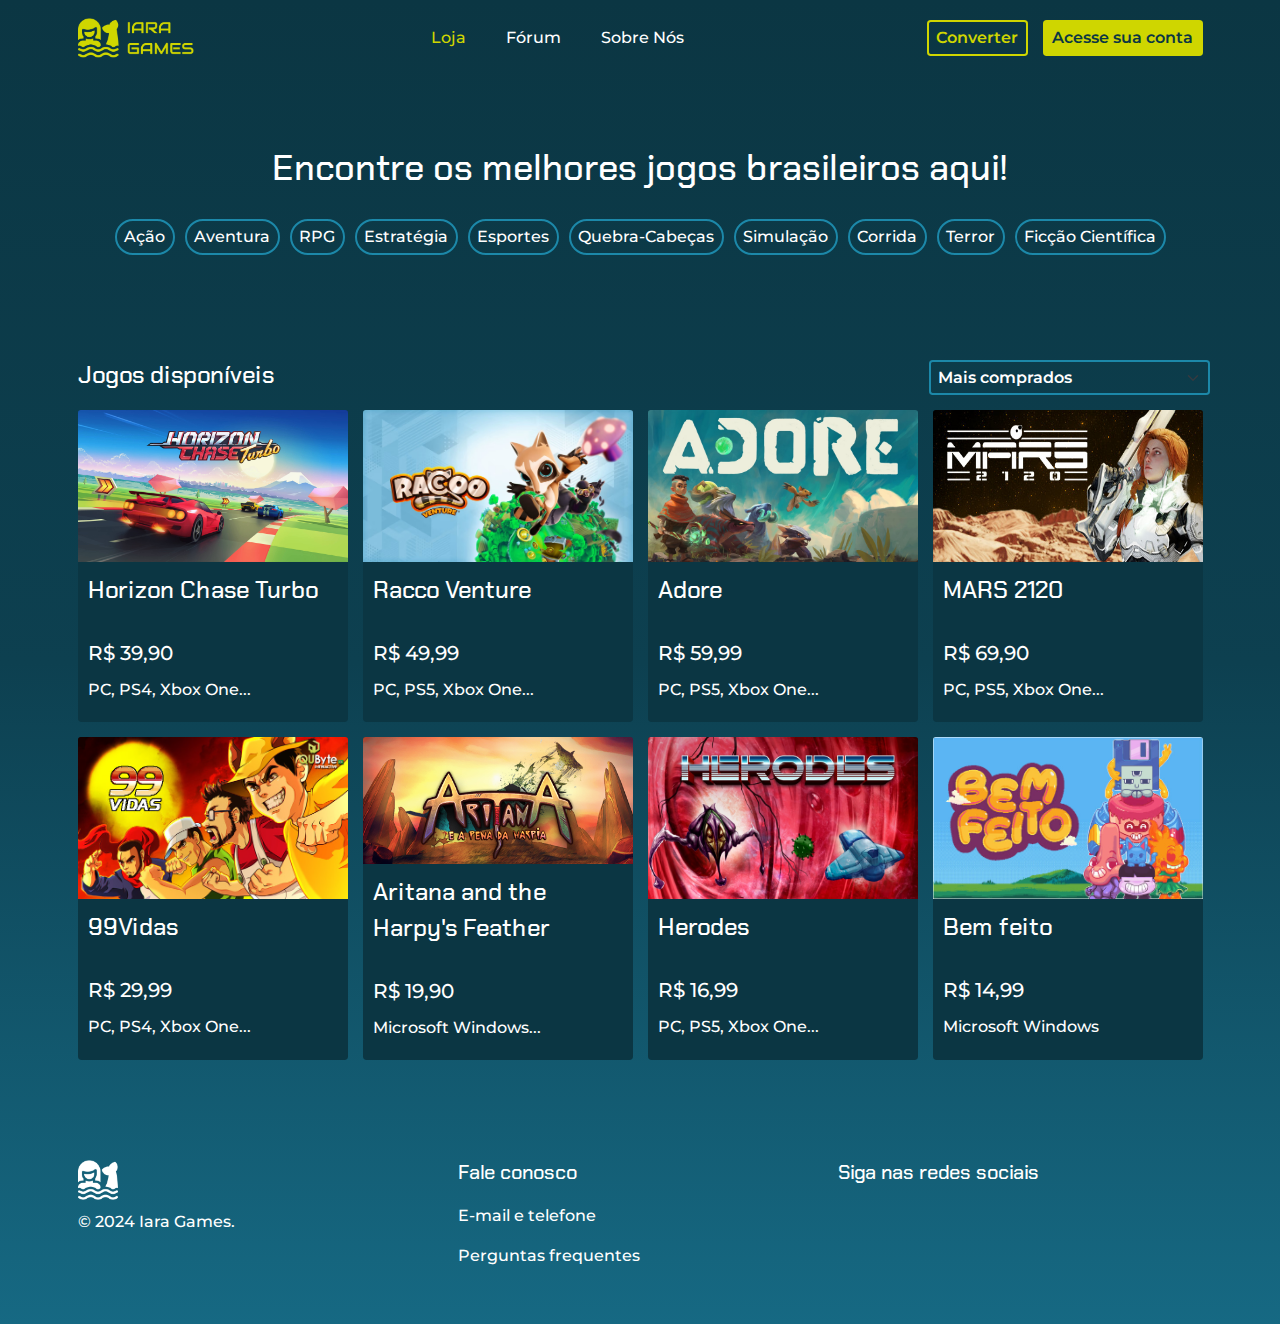
==== commit 61e3b1c9: "Integração de API de cotação do dólar e alterações gerais no design" ====
--- a/index.html
+++ b/index.html
@@ -13,12 +13,12 @@
     <!-- google fonts -->
     <link rel="preconnect" href="https://fonts.googleapis.com">
     <link rel="preconnect" href="https://fonts.gstatic.com" crossorigin>
-    <link href="https://fonts.googleapis.com/css2?family=JetBrains+Mono:ital,wght@0,100..800;1,100..800&display=swap"
-        rel="stylesheet">
+    <link href="https://fonts.googleapis.com/css2?family=Chakra+Petch:wght@600&display=swap" rel="stylesheet">
 
     <link rel="preconnect" href="https://fonts.googleapis.com">
     <link rel="preconnect" href="https://fonts.gstatic.com" crossorigin>
-    <link href="https://fonts.googleapis.com/css2?family=Audiowide&display=swap" rel="stylesheet">
+    <link href="https://fonts.googleapis.com/css2?family=Montserrat:ital,wght@0,100..900;1,100..900&display=swap"
+        rel="stylesheet">
 
     <!-- Google Icon -->
     <link rel="stylesheet"
@@ -58,22 +58,21 @@
                             <a class="nav-link" href="#sobre">Sobre Nós</a>
                         </li>
                     </ul>
-                    <button class="btn btn-custom" type="submit">Iniciar sessão</button>
-                    <button class="btn btn-custom" type="submit">Criar conta</button>
+                    <button class="btn btn-custom btn-outline" type="submit" onclick="getQuote()"><i
+                            class="fa-solid fa-dollar-sign"></i>Converter</button>
+                    <button class="btn btn-primary btn-custom" type="submit">Acesse sua conta</button>
                 </div>
             </div>
         </nav>
     </header>
     <!-- fim header -->
 
-    <!-- conteúdo da página -->
-    <h2>Encontre os melhores jogos brasileiros aqui!</h2>
-
     <!-- início jogos categorias -->
     <section class="container">
+        <h1 class="title">Encontre os melhores jogos brasileiros aqui!</h1>
         <div class="d-flex flex-wrap justify-content-center">
             <button class="btn rounded-pill btn-category mx-2 my-2" type="submit">Ação</button>
-            <button class="btn rounded-pill btn-category mx-2 my-2 type=" submit">Aventura</button>
+            <button class="btn rounded-pill btn-category mx-2 my-2" type="submit">Aventura</button>
             <button class="btn rounded-pill btn-category mx-2 my-2" type="submit">RPG</button>
             <button class="btn rounded-pill btn-category mx-2 my-2" type="submit">Estratégia</button>
             <button class="btn rounded-pill btn-category mx-2 my-2" type="submit">Esportes</button>
@@ -87,105 +86,117 @@
     <!-- fim jogos categorias -->
 
 
-    <!-- início ordernar por -->
-    <div class="select-style">
-        <label for="">Ordenado por:</label>
-        <select name="order" id="style">
-            <option value="1" class="style-option">Título de A-Z</option>
-            <option value="2" class="style-option">Título de Z-A</option>
-            <option value="3" class="style-option">Mais comprados</option>
-            <option value="4" class="style-option">Maior avaliação</option>
-        </select>
-    </div>
-    <!-- fim ordernar por -->
+    <!-- início select -->
+    <section class="container mt-5">
+        <div class="d-flex flex-wrap align-items-center justify-content-between select">
+            <h2 class="title-select">Jogos disponíveis</h2>
+            <div class="row col-12 col-md-4 col-lg-3">
+                <select class="form-select select-custom" aria-label="Default select example">
+                    <option class="option-custom" selected>Mais comprados</option>
+                    <option class="option-custom" value="1">Título de A-Z</option>
+                    <option class="option-custom" value="2">Título de Z-A</option>
+                    <option class="option-custom" value="3">Maior avaliação</option>
+                </select>
+            </div>
+        </div>
+    </section>
+    <!-- fim select -->
 
 
     <!-- início cards jogos-->
-    <section class="container">
+    <section class="container mt-4">
         <div class="row g-4">
-            <div class="col-md-3">
-                <div class="card">
-                    <img src="./assets/imagens/JOGO-1.jpg" class="card-img-top card-custom" alt="banner">
-                    <div class="card-body">
-                        <a class="card-title">Horizon Chase Turbo</a>
-                        <p class="card-text">R$ 49,99</p>
+            <div class="col-md-4 col-lg-3">
+                <div class="card h-100 d-flex flex-column">
+                    <img src="./assets/imagens/JOGO-1.jpg" class="card-img-top" alt="banner">
+                    <div class="card-body">
+                        <a class="card-title" href="./assets/pages/sobreJogo.html">Horizon Chase Turbo</a>
+                        <p class="card-text mt-5"><span class="moeda">R$</span><span class="valor-moeda"> 39,90</span>
+                        </p>
                         <p>PC, PS4, Xbox One...</p>
                     </div>
                 </div>
             </div>
 
-            <div class="col-md-3">
-                <div class="card">
+            <div class="col-md-4 col-lg-3">
+                <div class="card h-100 d-flex flex-column">
                     <img src="./assets/imagens/JOGO-2.jpeg" class="card-img-top" alt="banner">
                     <div class="card-body">
                         <a class="card-title">Racco Venture</a>
-                        <p class="card-text">R$ 49,99</p>
-                        <p>PC, PS5, Xbox One...</p>
-                    </div>
-                </div>
-            </div>
-
-            <div class="col-md-3">
-                <div class="card">
+                        <p class="card-text mt-5"><span class="moeda">R$</span><span class="valor-moeda"> 49,99</span>
+                        </p>
+                        <p>PC, PS5, Xbox One...</p>
+                    </div>
+                </div>
+            </div>
+
+            <div class="col-md-4 col-lg-3">
+                <div class="card h-100 d-flex flex-column">
                     <img src="./assets/imagens/JOGO-3.jpeg" class="card-img-top" alt="banner">
                     <div class="card-body">
                         <a class="card-title">Adore</a>
-                        <p class="card-text">R$ 49,99</p>
-                        <p>PC, PS5, Xbox One...</p>
-                    </div>
-                </div>
-            </div>
-
-            <div class="col-md-3">
-                <div class="card">
+                        <p class="card-text mt-5"><span class="moeda">R$</span><span class="valor-moeda"> 59,99</span>
+                        </p>
+                        <p>PC, PS5, Xbox One...</p>
+                    </div>
+                </div>
+            </div>
+
+            <div class="col-md-4 col-lg-3">
+                <div class="card h-100 d-flex flex-column">
                     <img src="./assets/imagens/JOGO-4.jpg" class="card-img-top" alt="banner">
                     <div class="card-body">
                         <a class="card-title">MARS 2120</a>
-                        <p class="card-text">R$ 49,99</p>
-                        <p>PC, PS5, Xbox One...</p>
-                    </div>
-                </div>
-            </div>
-
-            <div class="col-md-3">
-                <div class="card">
+                        <p class="card-text mt-5"><span class="moeda">R$</span><span class="valor-moeda"> 69,90</span>
+                        </p>
+                        <p>PC, PS5, Xbox One...</p>
+                    </div>
+                </div>
+            </div>
+
+            <div class="col-md-4 col-lg-3">
+                <div class="card h-100 d-flex flex-column">
                     <img src="./assets/imagens//JOGO-5.jpg" class="card-img-top" alt="banner">
                     <div class="card-body">
                         <a class="card-title">99Vidas</a>
-                        <p class="card-text">R$ 29,99</p>
+                        <p class="card-text mt-5"><span class="moeda">R$</span><span class="valor-moeda"> 29,99</span>
+                        </p>
                         <p>PC, PS4, Xbox One...</p>
                     </div>
                 </div>
             </div>
 
-            <div class="col-md-3">
-                <div class="card">
+            <div class="col-md-4 col-lg-3">
+                <div class="card h-100 d-flex flex-column">
                     <img src="./assets/imagens/JOGO-6.jpg" class="card-img-top" alt="banner">
                     <div class="card-body">
                         <a class="card-title">Aritana and the Harpy's Feather</a>
-                        <p class="card-text">R$ 19,90</p>
+                        <p class="card-text mt-5"><span class="moeda">R$</span><span class="valor-moeda"> 19,90</span>
+                        </p>
                         <p>Microsoft Windows...</p>
                     </div>
                 </div>
             </div>
 
-            <div class="col-md-3">
-                <div class="card">
+            <div class="col-md-4 col-lg-3">
+                <div class="card h-100 d-flex flex-column">
                     <img src="./assets/imagens/JOGO-7.jpeg" class="card-img-top" alt="banner">
                     <div class="card-body">
                         <a class="card-title">Herodes</a>
-                        <p class="card-text">R$ 16,99</p>
-                        <p>PC, PS5, Xbox One...</p>
-                    </div>
-                </div>
-            </div>
-
-            <div class="col-md-3">
-                <div class="card">
+                        <p class="card-text mt-5"><span class="moeda">R$</span><span class="valor-moeda"> 16,99</span>
+                        </p>
+                        <p>PC, PS5, Xbox One...</p>
+                    </div>
+                </div>
+            </div>
+
+            <div class="col-md-4 col-lg-3">
+                <div class="card h-100 d-flex flex-column">
                     <img src="./assets/imagens/JOGO-8.jpg" class="card-img-top" alt="banner">
                     <div class="card-body">
                         <a class="card-title">Bem feito</a>
-                        <p class="card-text">R$ 14,99</p>
+                        <p class="card-text mt-5"><span class="moeda">R$</span><span class="valor-moeda"> 14,99</span>
+                        </p>
                         <p>Microsoft Windows</p>
                     </div>
                 </div>
@@ -193,15 +204,13 @@
         </div>
     </section>
     <!-- fim cards jogos -->
-
-    <!-- fim conteúdo da página -->
 
 
     <!-- footer -->
     <footer class="container footer-custom">
         <div class="row mt-5">
             <div class="col-4">
-                <h5 id="text-logo">IARA GAMES</h5>
+                <img src="./assets/imagens/LOGO - ICON.png" alt="Logo Iara Games" width="40" height="40" class="mb-3">
                 <p>© 2024 Iara Games.</p>
             </div>
             <div class="col-4">
@@ -224,12 +233,14 @@
                     </ul>
                 </div>
             </div>
+        </div>
     </footer>
     <!-- fim do footer -->
 
     <script src="https://cdn.jsdelivr.net/npm/bootstrap@5.3.3/dist/js/bootstrap.bundle.min.js"
         integrity="sha384-YvpcrYf0tY3lHB60NNkmXc5s9fDVZLESaAA55NDzOxhy9GkcIdslK1eN7N6jIeHz"
         crossorigin="anonymous"></script>
+    <script src="./assets/js/script.js"></script>
 </body>
 
 </html>--- a/assets/css/base.css
+++ b/assets/css/base.css
@@ -1,6 +1,6 @@
 :root {
-    --logo-font: 'Audiowide', sans-serif;
-    --body-font: "JetBrains Mono", monospace;
+    --title-font: "Chakra Petch", sans-serif;
+    --text-font: "Montserrat", sans-serif;
     --color-green: #cfd600;
     --color-green-hover: #bac100;
     --color-green-active: #a6ab00;
--- a/assets/css/styles.css
+++ b/assets/css/styles.css
@@ -1,5 +1,5 @@
 body {
-    font-family: var(--body-font);
+    font-family: var(--text-font);
     font-size: 1.6rem;
     font-weight: 500;
     background-image: var(--body-gradient);
@@ -16,39 +16,67 @@
     color: var(--color-white) !important;
 }
 
+.nav-link:hover {
+    color: var(--color-green)!important;
+}
+
 .nav-link.active {
     color: var(--color-green) !important;
 }
 
 .btn-custom {
     background-color: var(--color-green);
-    color: var(--color-blue-dark);
+    border: 2px solid var(--color-green) !important;
+    color: var(--color-blue-dark) !important;
     font-size: 1.6rem;
-    font-weight: 500;
+    font-weight: 600;
 }
 
 .btn-custom:hover {
     background-color: var(--color-green-hover);
+    border: 2px solid var(--color-green-hover) !important;
     color: var(--color-blue-dark);
 }
 
+.btn-custom:active {
+    background-color: var(--color-green-active) !important;
+    border: 2px solid var(--color-green-active) !important;
+    color: var(--color-blue-dark) !important;
+}
+
+.btn-outline {
+    background-color: transparent !important;
+    border: 2px solid var(--color-green) !important;
+    color: var(--color-green) !important;
+}
+
+.btn-outline:hover {
+    border: 2px solid var(--color-green-hover) !important;
+    color: var(--color-green-hover) !important;
+}
+
+.btn-outline:active {
+    background-color: transparent !important;
+    border: 2px solid var(--color-green-active) !important;
+    color: var(--color-green-active) !important;
+}
 /* fim css header */
 
 
-h2 {
-    font-family: var(--logo-font);
-    font-size: 2.4rem;
+/* css categorias */
+.title {
+    font-family: var(--title-font);
+    font-size: 3.6rem;
     padding: 8rem 0 2rem 0;
     text-align: center;
 }
 
-/* css category */
 .btn-category {
     background-color: transparent;
     border: 0.2rem solid var(--color-blue);
     color: var(--color-white);
     font-size: 1.6rem;
-    font-weight: 00;
+    font-weight: 500;
 }
 
 .btn-category:hover {
@@ -56,28 +84,27 @@
     color: var(--color-white);
 }
 
-/* fim css category */
+/* fim css categorias */
 
 
 /* css select */
-.select-style {
-    margin: 6.4rem 2rem;
-    display: flex;
-    align-items: center;
-    justify-content: flex-end;
-    gap: 2rem;
+.select {
+    margin-top: 10rem;
 }
 
-#style {
+.title-select {
+    font-family: var(--title-font);
+    font-size: 2.4rem;
+}
+.select-custom {
     background-color: transparent;
     border: 0.2rem solid var(--color-blue);
-    padding: 0.8rem 1.6rem;
-    border-radius: 0.5rem;
-    color: var(--color-white);
+    color: var(--color-white) !important;
     font-size: 1.6rem;
+    font-weight: 600;
 }
 
-.style-option {
+.option-custom {
     background-color: var(--color-white);
     border-radius: 0.5rem;
     color: var(--color-blue-dark);
@@ -92,7 +119,7 @@
     background-color: var(--color-blue-dark);
     color: var(--color-white);
     border: none;
-    min-height: 50vh;
+    height: 50vh;
 }
 
 .card:hover {
@@ -100,9 +127,13 @@
     box-shadow: 0 0.4rem 1.5rem 0 var(--color-white);
 }
 
+.card-img-top {
+    height: 50%;
+}
+
 .card-title {
-    font-family: var(--logo-font);
-    font-size: 2rem;
+    font-family: var(--title-font);
+    font-size: 2.4rem;
 }
 
 .card-text {
@@ -123,6 +154,7 @@
 }
 
 .footer-custom h5 {
+    font-family: var(--title-font);
     font-size: 2rem;
     margin-bottom: 2rem;
 }
@@ -137,7 +169,7 @@
 
 .footer-socialMedia ul {
     display: flex;
-    font-size: 2.4rem;
+    font-size: 2rem;
     padding: 0;
     gap: 2rem;
 }
